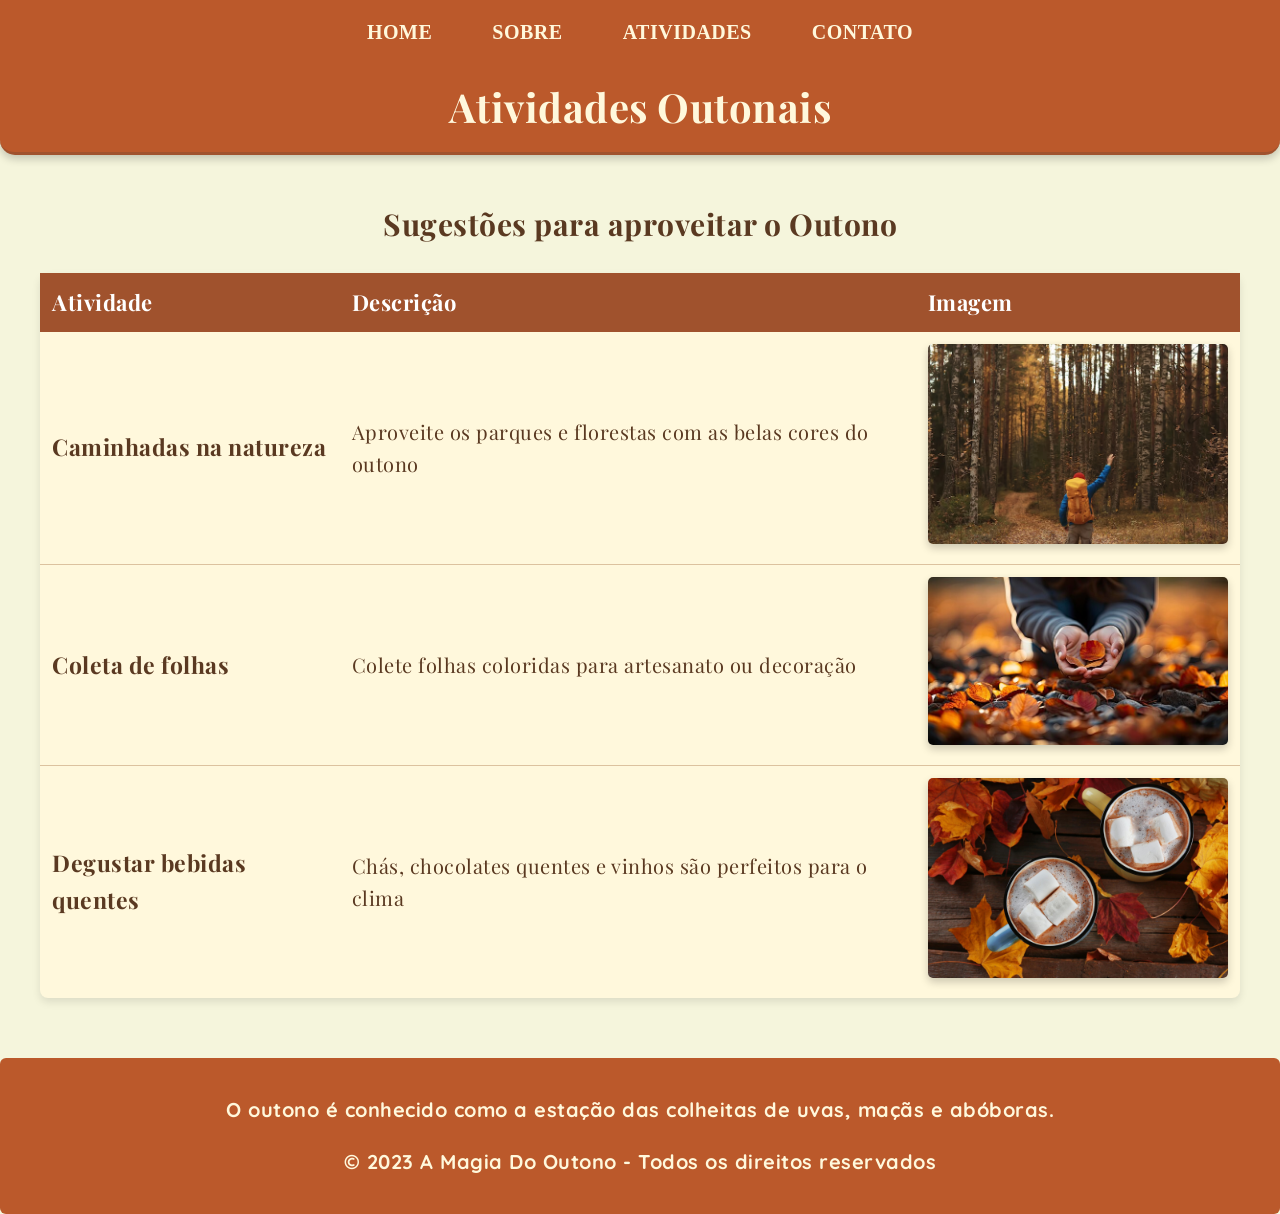
==== atividades.html @ c858474d "Meu Primeiro Commit" ====
<!DOCTYPE html>
<html lang="pt-BR">
<head>
    <meta charset="UTF-8">
    <meta name="viewport" content="width=device-width, initial-scale=1.0">
    <title>Atividades de Outono</title>
    <link rel="stylesheet" href="css/estilo.css">
    <link href="https://fonts.googleapis.com/css2?family=Playfair+Display:wght@400;700&family=IM+Fell+English&family=Rye&family=EB+Garamond&family=Quicksand:wght@400;600&family=Pirata+One&display=swap" rel="stylesheet">
</head>
<body>
    <header>
        <nav>
            <ul>
                <li><a href="index.html">HOME</a></li>
                <li><a href="sobre.html">SOBRE</a></li>
                <li><a href="atividades.html">ATIVIDADES</a></li>
                <li><a href="contato.html">CONTATO</a></li>
            </ul>
        </nav>
        <h1>Atividades Outonais</h1>
    </header>

    <main>
        <section>
            <h2 id="Sugestoes">Sugestões para aproveitar o Outono</h2>
            <table>
                <tr>
                    <th>Atividade</th>
                    <th>Descrição</th>
                    <th>Imagem</th>
                </tr>
                <tr class="Borda">
                    <td><strong>Caminhadas na natureza</strong></td>
                    <td>Aproveite os parques e florestas com as belas cores do outono</td>
                    <td><a href="https://www.temporadalivre.com/blog/os-melhores-parques-nacionais-para-visitar-no-brasil-durante-o-outono" target="_blank"><img src="img/caminhada.jpg" alt="Caminhada no outono"></a></td>
                </tr>
                <tr class="Borda">
                    <td><strong>Coleta de folhas</strong></td>
                    <td>Colete folhas coloridas para artesanato ou decoração</td>
                    <td><a href="https://pt.modernagriculturefarm.com/plantio/1002020572.html" target="_blank"><img src="img/coleta-folhas.jpg" alt="Coleta de folhas"></a></td>
                </tr>
                <tr>
                    <td><strong>Degustar bebidas quentes</strong></td>
                    <td>Chás, chocolates quentes e vinhos são perfeitos para o clima</td>
                    <td><a href= "https://www.tudogostoso.com.br/receita/130871-chocolate-quente-cremoso.html" target="_blank"><img src="img/bebidas-quente.jpg" alt="Bebidas quentes"></a></td>
                </tr>
            </table>
        </section>
    </main>

    <footer>
        <p>O outono é conhecido como a estação das colheitas de uvas, maçãs e abóboras.</p>
        <p>&copy; 2023 A Magia Do Outono - Todos os direitos reservados</p>
    </footer>
</body>
</html>
---- css/estilo.css ----
/* CSS padrao de todas as paginas */

body {
    font-family: 'Playfair Display', serif;
    margin: 0;
    padding: 0;
    background-color: #f5f5dc;
    color: #5a3921;
    line-height: 1.6;
    text-align: left;
    letter-spacing: 0.5px;
    font-size: 20px;
}

header {
    background-color:#bb592b;
    height: 120px;
    color: #fff8dc;
    padding: 1rem;
    text-align: center;
    border-bottom: 3px solid #a0522d;
    border-radius: 0 0 15px 15px;
    box-shadow: 0 4px 8px rgba(0, 0, 0, 0.2);
}

nav ul {
    list-style-type: none;
    padding: 0;
    display: flex;
    justify-content: center;
    margin: 0;
    border-radius: 8px;   
}

nav li {
    margin: 0 15px;
    font-weight: bold;
    font-family: 'IM Fell English', serif;
}

nav a {
    color: #fff8dc;
    text-decoration: none;
    padding: 10px 15px;
    border-radius: 5px;
    transition: background-color 0.3s;
    cursor: pointer;
}

nav a:hover {
    background-color: #8b4513;
    text-shadow: 1px 1px 2px rgba(0,0,0,0.3);
}

main {
    padding: 20px;
    max-width: 1200px;
    margin: 0 auto;
    position: relative;
}

footer {
    background-color: #bb592b;
    color: #fff8dc;
    text-align: center;
    padding: 1rem;
    margin-top: 20px;
    border-radius: 6px;
    font-family: 'Quicksand', sans-serif;
    font-weight: bold;
    
}

/* CSS do index */

.destaque {
    display: flex;
    flex-wrap: wrap;
    align-items: center;
    margin-bottom: 30px;
    gap: 20px;
}

img {
    flex: 1;
    min-width: 300px;
    max-width: 500px;
    border-radius: 15px;
    box-shadow: 0 4px 8px rgba(0, 0, 0, 0.2);   
    transition: transform 0.3s ease-in-out; 
}

img:hover{
    transform: scale(1.02); 
}

.texto-destaque {
    flex: 1;
    min-width: 300px;
}

.caracteristicas ol {
    padding: 0;
    display: grid;
    grid-template-columns: repeat(auto-fit, minmax(250px, 1fr));
    gap: 15px;
}

.caracteristicas li {
    background-color: #fff8dc;
    padding: 15px;
    margin-left: 10px;
    border-radius: 8px;
    box-shadow: 0 2px 4px rgba(0, 0, 0, 0.1);
    border-left: 5px solid #a0522d;
}

.curiosidade {
    background-color: #fff8dc;
    padding: 15px;
    border-radius: 8px;
    margin-top: 20px;
    border: 1px dashed #a0522d;
    opacity: 0.9;
}
/* CSS do sobre */

.destaque2{
    text-align: center;
 }
 
 .destaque2 img{
    width: 100%;
    height: 500px;
    margin: 2rem auto;
    max-width: 800px;
}

.video-outonal {
    margin: 2rem auto;
    max-width: 800px;
    text-align: center;
}

.video-container {
    border-radius: 15px;
    overflow: hidden;
    box-shadow: 0 8px 16px rgba(139, 69, 19, 0.3); 
}

.video-container iframe {
    width: 100%;
    height: 500px;
    display: block; 
}

/* CSS do Atividades */
#Sugestoes{
    text-align: center;
}

table {
    width: 100%;
    border-spacing: 0;  
    margin: 20px 0;
    background-color: #fff8dc;
    border-radius: 8px;
    box-shadow: 0 4px 8px rgba(0, 0, 0, 0.1);
    visibility: visible;
}

th, td {
    padding: 12px;
    text-align: left;
    
}
.Borda td{
   border-bottom: 1px solid rgba(139, 69, 19, 0.3);
}
tr td strong{
    font-size: 23px;
}
th {
    background-color: #a0522d;
    color: white;
    font-size: 1.1em;
    
}

table img {
    width: 100px;
    height: auto;
    border-radius: 5px;
    transition: transform 0.3s;
    cursor: zoom-in;
}

table img:hover {
    transform: scale(1.1);
    opacity: 0.9;
}

/* CSS do Contato */

.formulario {
    max-width: 600px;
    margin: auto;
    background-color:  #ffffff;
    padding: 20px;
    border-radius: 15px;
    box-shadow: 0 4px 8px rgba(0, 0, 0, 0.3);
}

.form-group {
    margin-bottom: 15px;
}

.formulario, .formulario input, .formulario textarea, .formulario select, .formulario button {
    box-sizing: border-box;
}

label {
    display: block;
    margin-bottom: 5px;
    font-weight: bold;
}

input, textarea, select {
    width: 100%;
    padding: 10px;
    border: 1px solid #ddd;
    border-radius: 5px;
    font-family: inherit;
    font-size: 16px;
}

textarea {
    height: 150px;
}

button {
    background-color: #a0522d;;
    color: white;
    border: none;
    padding: 10px 20px;
    border-radius: 5px;
    cursor: pointer;
    font-size: 16px;
    transition: background-color 0.3s;
    width: auto;
    display: inline-block;
}

button:hover {
    background-color: #8b4513;
}

/* Responsividade */

@media (max-width: 768px) {
    nav ul {
        flex-direction: column;
    }
    
    nav li {
        margin: 5px 0;
    }
    
    .destaque {
        flex-direction: column;
    }
    
    .destaque img {
        width: 100%;
    }
}
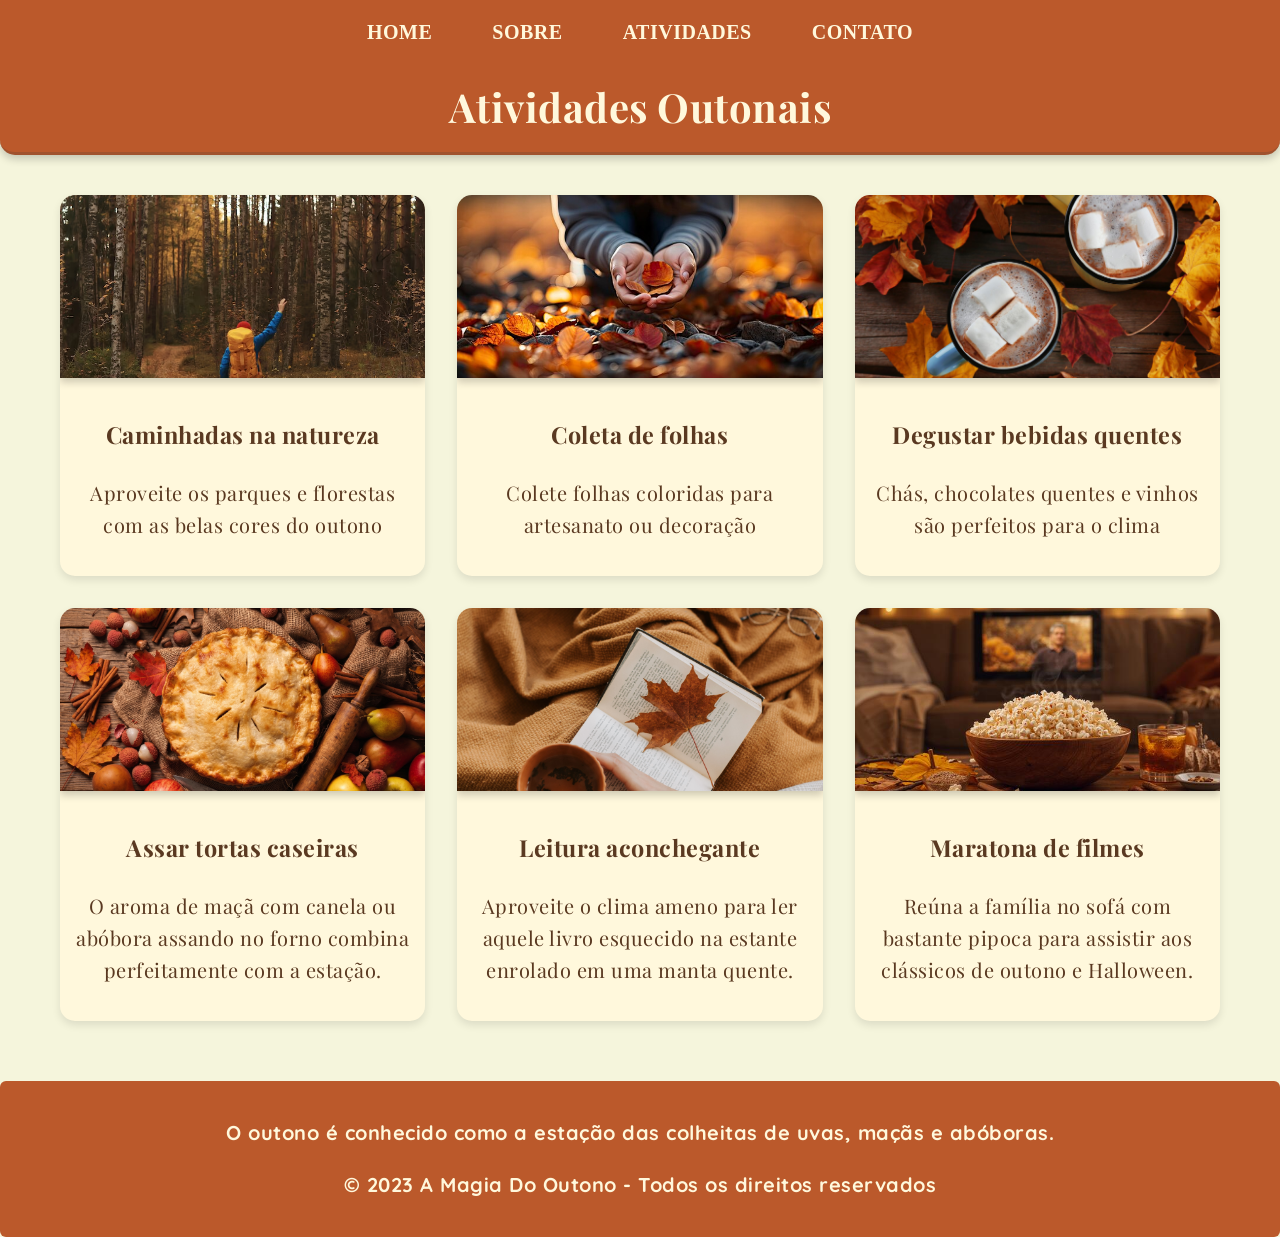
==== commit 6dd552a3: "FIXED THE RESPONSIBILITY" ====
--- a/atividades.html
+++ b/atividades.html
@@ -1,12 +1,16 @@
 <!DOCTYPE html>
 <html lang="pt-BR">
+
 <head>
     <meta charset="UTF-8">
     <meta name="viewport" content="width=device-width, initial-scale=1.0">
     <title>Atividades de Outono</title>
     <link rel="stylesheet" href="css/estilo.css">
-    <link href="https://fonts.googleapis.com/css2?family=Playfair+Display:wght@400;700&family=IM+Fell+English&family=Rye&family=EB+Garamond&family=Quicksand:wght@400;600&family=Pirata+One&display=swap" rel="stylesheet">
+    <link
+        href="https://fonts.googleapis.com/css2?family=Playfair+Display:wght@400;700&family=IM+Fell+English&family=Rye&family=EB+Garamond&family=Quicksand:wght@400;600&family=Pirata+One&display=swap"
+        rel="stylesheet">
 </head>
+
 <body>
     <header>
         <nav>
@@ -19,33 +23,65 @@
         </nav>
         <h1>Atividades Outonais</h1>
     </header>
-
     <main>
-        <section>
-            <h2 id="Sugestoes">Sugestões para aproveitar o Outono</h2>
-            <table>
-                <tr>
-                    <th>Atividade</th>
-                    <th>Descrição</th>
-                    <th>Imagem</th>
-                </tr>
-                <tr class="Borda">
-                    <td><strong>Caminhadas na natureza</strong></td>
-                    <td>Aproveite os parques e florestas com as belas cores do outono</td>
-                    <td><a href="https://www.temporadalivre.com/blog/os-melhores-parques-nacionais-para-visitar-no-brasil-durante-o-outono" target="_blank"><img src="img/caminhada.jpg" alt="Caminhada no outono"></a></td>
-                </tr>
-                <tr class="Borda">
-                    <td><strong>Coleta de folhas</strong></td>
-                    <td>Colete folhas coloridas para artesanato ou decoração</td>
-                    <td><a href="https://pt.modernagriculturefarm.com/plantio/1002020572.html" target="_blank"><img src="img/coleta-folhas.jpg" alt="Coleta de folhas"></a></td>
-                </tr>
-                <tr>
-                    <td><strong>Degustar bebidas quentes</strong></td>
-                    <td>Chás, chocolates quentes e vinhos são perfeitos para o clima</td>
-                    <td><a href= "https://www.tudogostoso.com.br/receita/130871-chocolate-quente-cremoso.html" target="_blank"><img src="img/bebidas-quente.jpg" alt="Bebidas quentes"></a></td>
-                </tr>
-            </table>
-        </section>
+        <div class="atividadesCards">
+            <div class="card">
+                <div class="imgCardDiv">
+                    <img class="img" src="img/caminhada.jpg" alt="Caminhada no outono">
+                </div>
+                <div class="cardContent">
+                    <h3>Caminhadas na natureza</h3>
+                    <p>Aproveite os parques e florestas com as belas cores do outono</p>
+                </div>
+            </div>
+            <div class="card">
+                <div class="imgCardDiv">
+                    <img class="img" src="img/coleta-folhas.jpg" alt="Coleta de folhas">
+                </div>
+                <div class="cardContent">
+                    <h3>Coleta de folhas</h3>
+                    <p>Colete folhas coloridas para artesanato ou decoração</p>
+                </div>
+            </div>
+            <div class="card">
+                <div class="imgCardDiv">
+                    <img class="img" src="img/bebidas-quente.jpg" alt="Bebidas quentes">
+                </div>
+                <div class="cardContent">
+                    <h3>Degustar bebidas quentes</h3>
+                    <p>Chás, chocolates quentes e vinhos são perfeitos para o clima</p>
+                </div>
+            </div>
+            <div class="card">
+                <div class="imgCardDiv">
+                    <img class="img" src="img/torta-maca.jpg" alt="Torta de maçã recém assada">
+                </div>
+                <div class="cardContent">
+                    <h3>Assar tortas caseiras</h3>
+                    <p>O aroma de maçã com canela ou abóbora assando no forno combina perfeitamente com a estação.</p>
+                </div>
+            </div>
+            <div class="card">
+                <div class="imgCardDiv">
+                    <img class="img" src="img/leitura-aconchegante.jpg" alt="Pessoa lendo um livro com uma manta">
+                </div>
+                <div class="cardContent">
+                    <h3>Leitura aconchegante</h3>
+                    <p>Aproveite o clima ameno para ler aquele livro esquecido na estante enrolado em uma manta quente.
+                    </p>
+                </div>
+            </div>
+            <div class="card">
+                <div class="imgCardDiv">
+                    <img class="img" src="img/maratona-filmes.jpg" alt="Sessão de filmes com pipoca">
+                </div>
+                <div class="cardContent">
+                    <h3>Maratona de filmes</h3>
+                    <p>Reúna a família no sofá com bastante pipoca para assistir aos clássicos de outono e Halloween.
+                    </p>
+                </div>
+            </div>
+        </div>
     </main>
 
     <footer>
@@ -53,4 +89,5 @@
         <p>&copy; 2023 A Magia Do Outono - Todos os direitos reservados</p>
     </footer>
 </body>
+
 </html>
--- a/css/estilo.css
+++ b/css/estilo.css
@@ -1,5 +1,3 @@
-
-
 /* CSS padrao de todas as paginas */
 
 body {
@@ -15,7 +13,7 @@
 }
 
 header {
-    background-color:#bb592b;
+    background-color: #bb592b;
     height: 120px;
     color: #fff8dc;
     padding: 1rem;
@@ -23,6 +21,23 @@
     border-bottom: 3px solid #a0522d;
     border-radius: 0 0 15px 15px;
     box-shadow: 0 4px 8px rgba(0, 0, 0, 0.2);
+}
+
+@media (max-width: 760px) {
+    header {
+        background-color: #bb592b;
+        height: auto;
+        color: #fff8dc;
+        padding: 1rem;
+        text-align: center;
+        border-bottom: 3px solid #a0522d;
+        border-radius: 0 0 15px 15px;
+        box-shadow: 0 4px 8px rgba(0, 0, 0, 0.2);
+    }
+
+    h1 {
+        display: none;
+    }
 }
 
 nav ul {
@@ -31,7 +46,7 @@
     display: flex;
     justify-content: center;
     margin: 0;
-    border-radius: 8px;   
+    border-radius: 8px;
 }
 
 nav li {
@@ -51,7 +66,7 @@
 
 nav a:hover {
     background-color: #8b4513;
-    text-shadow: 1px 1px 2px rgba(0,0,0,0.3);
+    text-shadow: 1px 1px 2px rgba(0, 0, 0, 0.3);
 }
 
 main {
@@ -70,7 +85,7 @@
     border-radius: 6px;
     font-family: 'Quicksand', sans-serif;
     font-weight: bold;
-    
+
 }
 
 /* CSS do index */
@@ -85,15 +100,13 @@
 
 img {
     flex: 1;
-    min-width: 300px;
-    max-width: 500px;
-    border-radius: 15px;
-    box-shadow: 0 4px 8px rgba(0, 0, 0, 0.2);   
-    transition: transform 0.3s ease-in-out; 
-}
-
-img:hover{
-    transform: scale(1.02); 
+    border-radius: 15px;
+    box-shadow: 0 4px 8px rgba(0, 0, 0, 0.2);
+    transition: transform 0.3s ease-in-out;
+}
+
+img:hover {
+    transform: scale(1.02);
 }
 
 .texto-destaque {
@@ -125,13 +138,14 @@
     border: 1px dashed #a0522d;
     opacity: 0.9;
 }
+
 /* CSS do sobre */
 
-.destaque2{
-    text-align: center;
- }
- 
- .destaque2 img{
+.destaque2 {
+    text-align: center;
+}
+
+.destaque2 img {
     width: 100%;
     height: 500px;
     margin: 2rem auto;
@@ -147,59 +161,47 @@
 .video-container {
     border-radius: 15px;
     overflow: hidden;
-    box-shadow: 0 8px 16px rgba(139, 69, 19, 0.3); 
+    box-shadow: 0 8px 16px rgba(139, 69, 19, 0.3);
 }
 
 .video-container iframe {
     width: 100%;
     height: 500px;
-    display: block; 
+    display: block;
 }
 
 /* CSS do Atividades */
-#Sugestoes{
-    text-align: center;
-}
-
-table {
-    width: 100%;
-    border-spacing: 0;  
-    margin: 20px 0;
+
+.atividadesCards {
+    display: grid;
+    grid-template-columns: repeat(auto-fit, minmax(350px, 1fr));
+    gap: 2rem;
+    overflow: hidden;
+    padding: 20px;
+}
+
+.atividadesCards .card {
+    text-align: center;
     background-color: #fff8dc;
-    border-radius: 8px;
+    border-radius: 15px;
     box-shadow: 0 4px 8px rgba(0, 0, 0, 0.1);
-    visibility: visible;
-}
-
-th, td {
-    padding: 12px;
-    text-align: left;
-    
-}
-.Borda td{
-   border-bottom: 1px solid rgba(139, 69, 19, 0.3);
-}
-tr td strong{
-    font-size: 23px;
-}
-th {
-    background-color: #a0522d;
-    color: white;
-    font-size: 1.1em;
-    
-}
-
-table img {
-    width: 100px;
-    height: auto;
-    border-radius: 5px;
-    transition: transform 0.3s;
-    cursor: zoom-in;
-}
-
-table img:hover {
-    transform: scale(1.1);
-    opacity: 0.9;
+    overflow: hidden;
+    width: 100%;
+    max-width: 800px;
+}
+
+.cardContent {
+    padding: 15px;
+}
+
+.imgCardDiv img {
+    width: 100%;
+    height: 100%;
+    object-fit: cover;
+    display: block;
+    border-radius: 0px;
+    transition: transform 0.3s ease-in-out;
+    aspect-ratio: 16 / 8
 }
 
 /* CSS do Contato */
@@ -207,7 +209,7 @@
 .formulario {
     max-width: 600px;
     margin: auto;
-    background-color:  #ffffff;
+    background-color: #ffffff;
     padding: 20px;
     border-radius: 15px;
     box-shadow: 0 4px 8px rgba(0, 0, 0, 0.3);
@@ -217,7 +219,11 @@
     margin-bottom: 15px;
 }
 
-.formulario, .formulario input, .formulario textarea, .formulario select, .formulario button {
+.formulario,
+.formulario input,
+.formulario textarea,
+.formulario select,
+.formulario button {
     box-sizing: border-box;
 }
 
@@ -227,7 +233,9 @@
     font-weight: bold;
 }
 
-input, textarea, select {
+input,
+textarea,
+select {
     width: 100%;
     padding: 10px;
     border: 1px solid #ddd;
@@ -241,7 +249,8 @@
 }
 
 button {
-    background-color: #a0522d;;
+    background-color: #a0522d;
+    ;
     color: white;
     border: none;
     padding: 10px 20px;
@@ -263,16 +272,24 @@
     nav ul {
         flex-direction: column;
     }
-    
+
     nav li {
         margin: 5px 0;
     }
-    
+
     .destaque {
         flex-direction: column;
     }
-    
+
     .destaque img {
         width: 100%;
     }
+
+    .atividadesCards {
+        display: grid;
+        grid-template-columns: repeat(auto-fit, minmax(280px, 1fr));
+        gap: 2rem;
+        overflow: hidden;
+        padding: 10px;
+    }
 }
